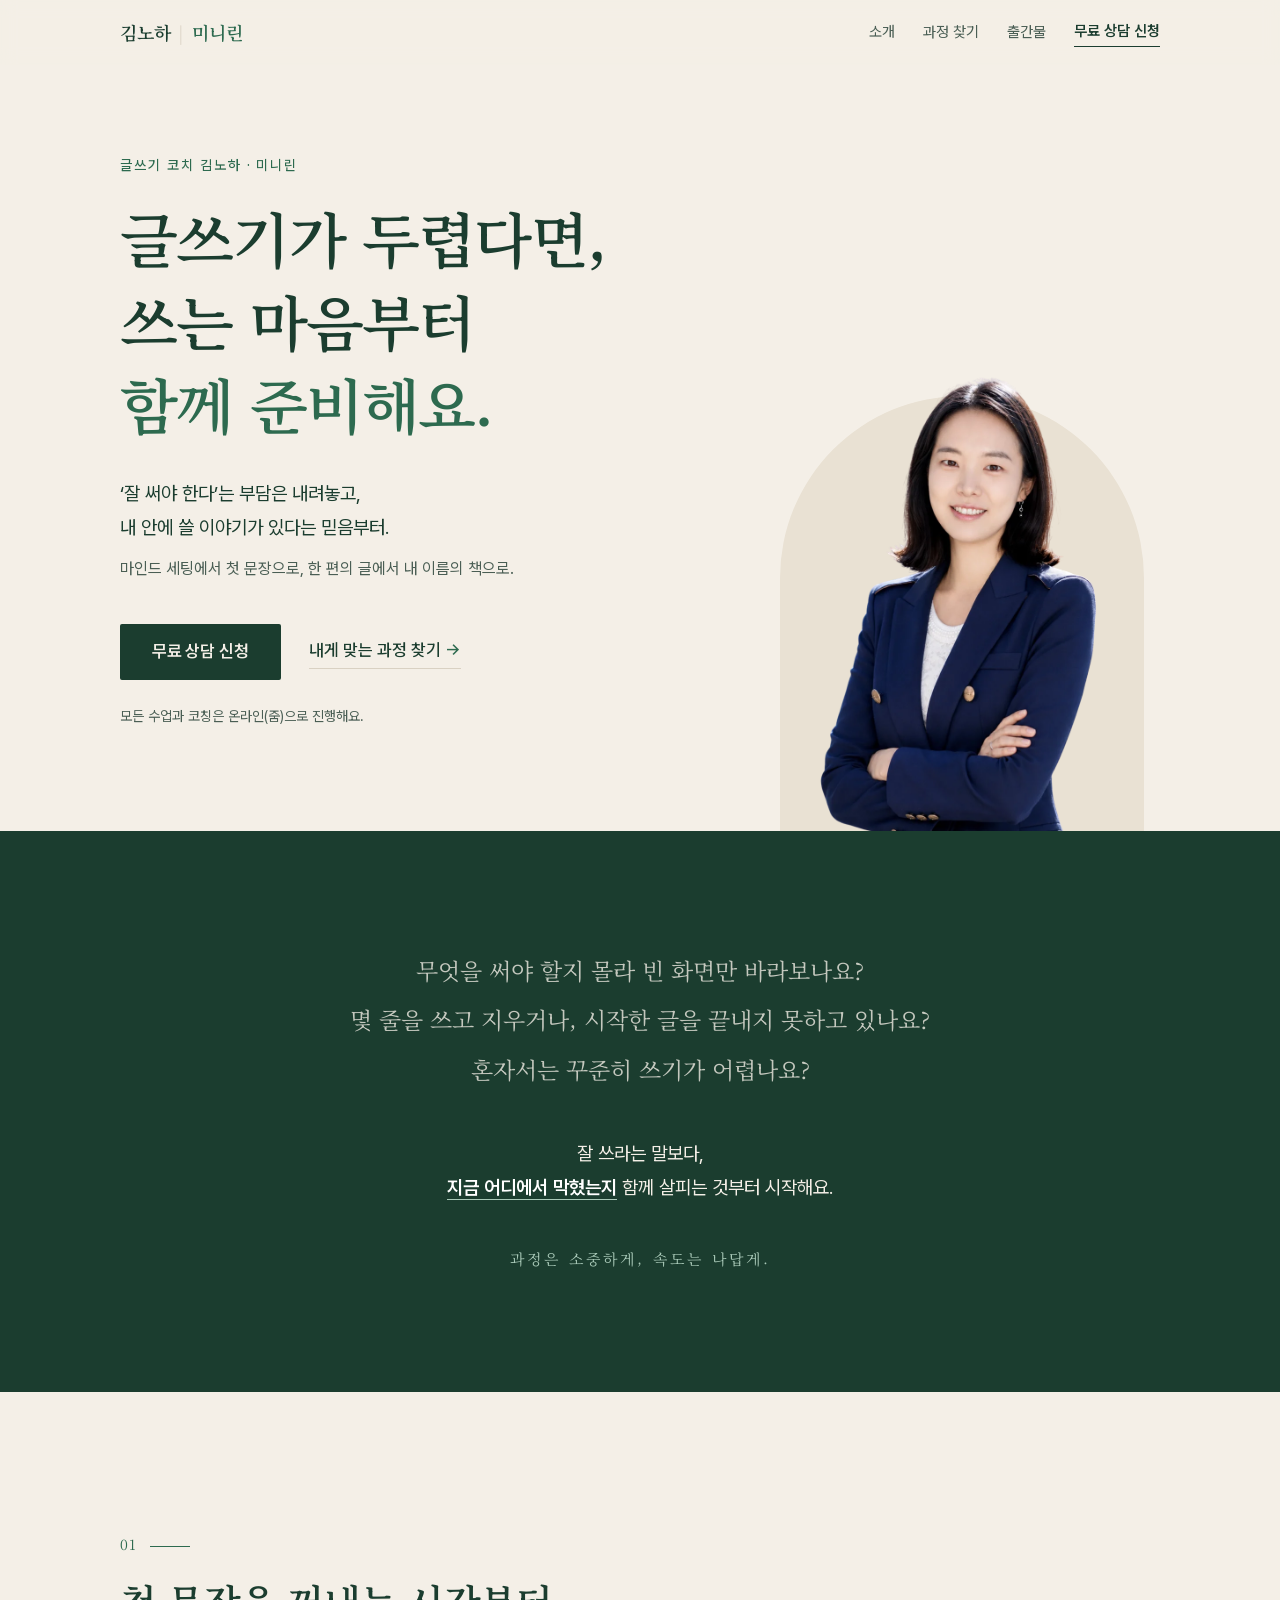
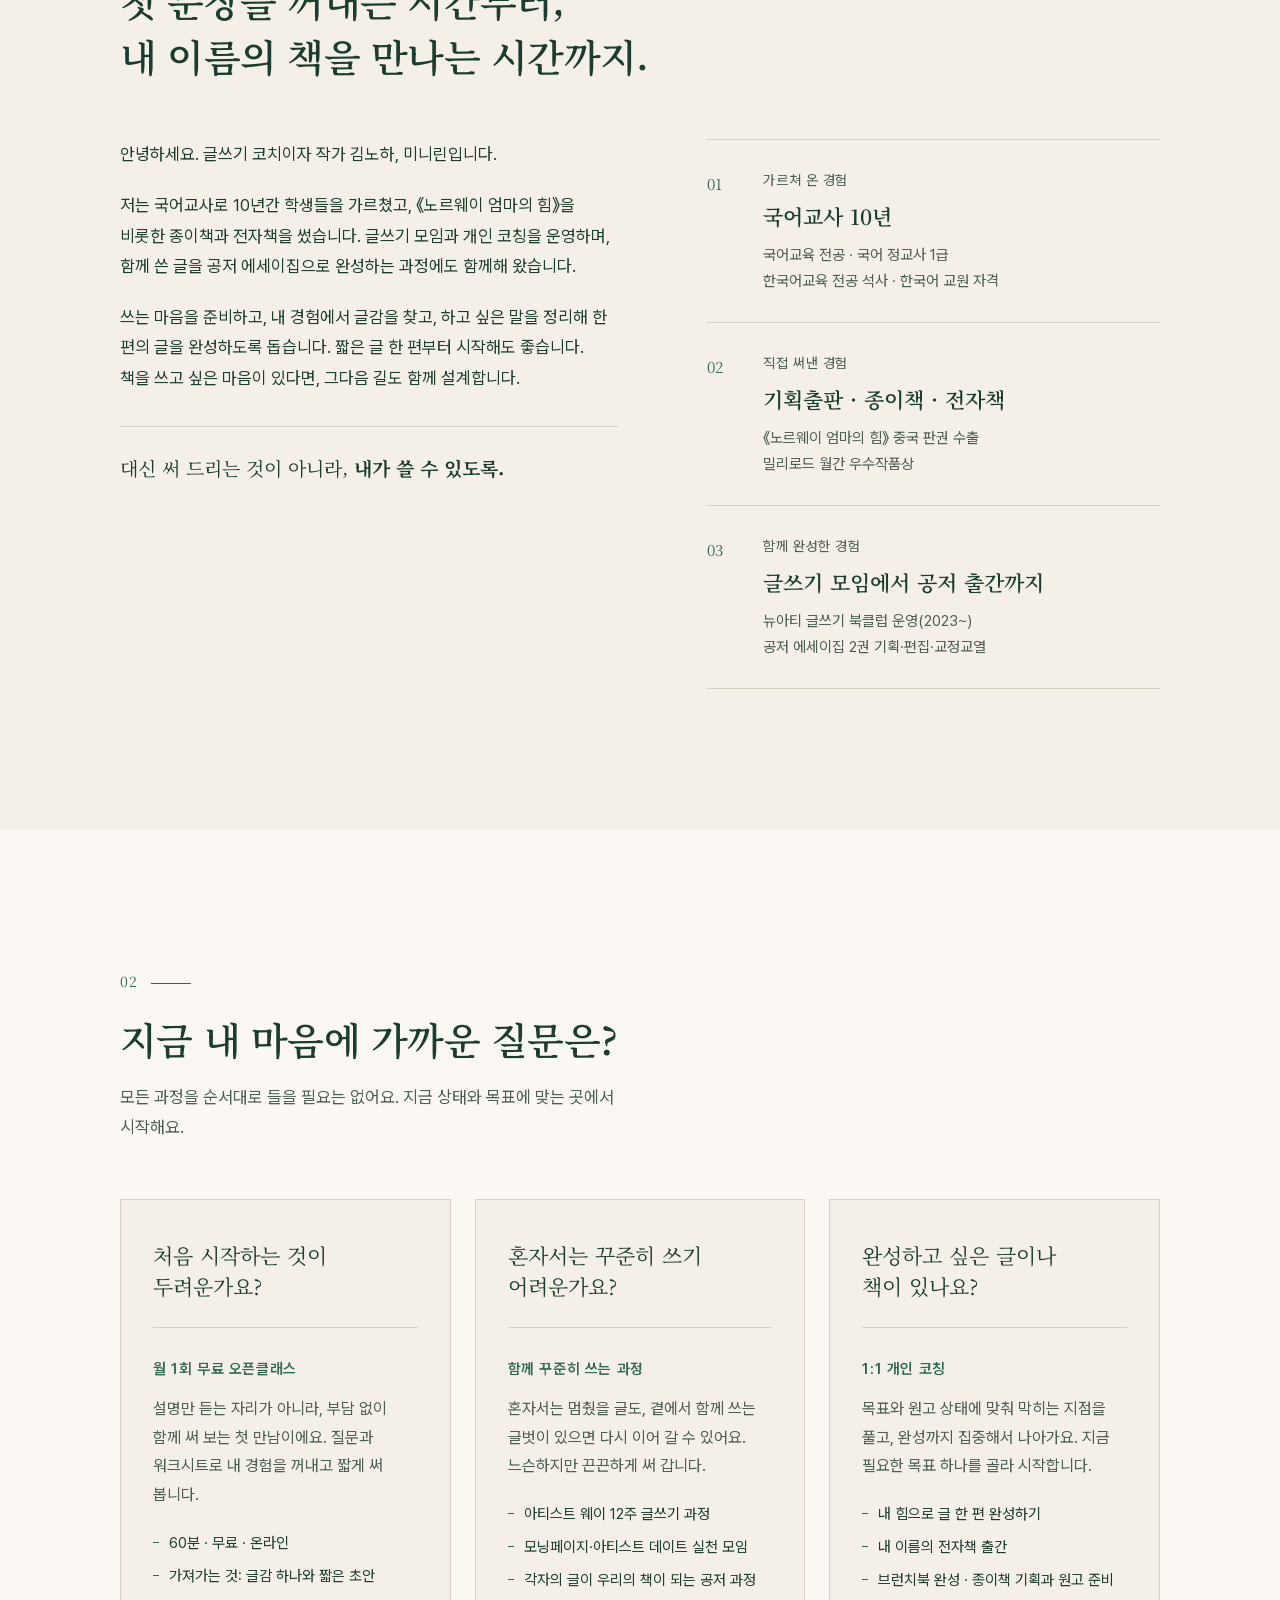
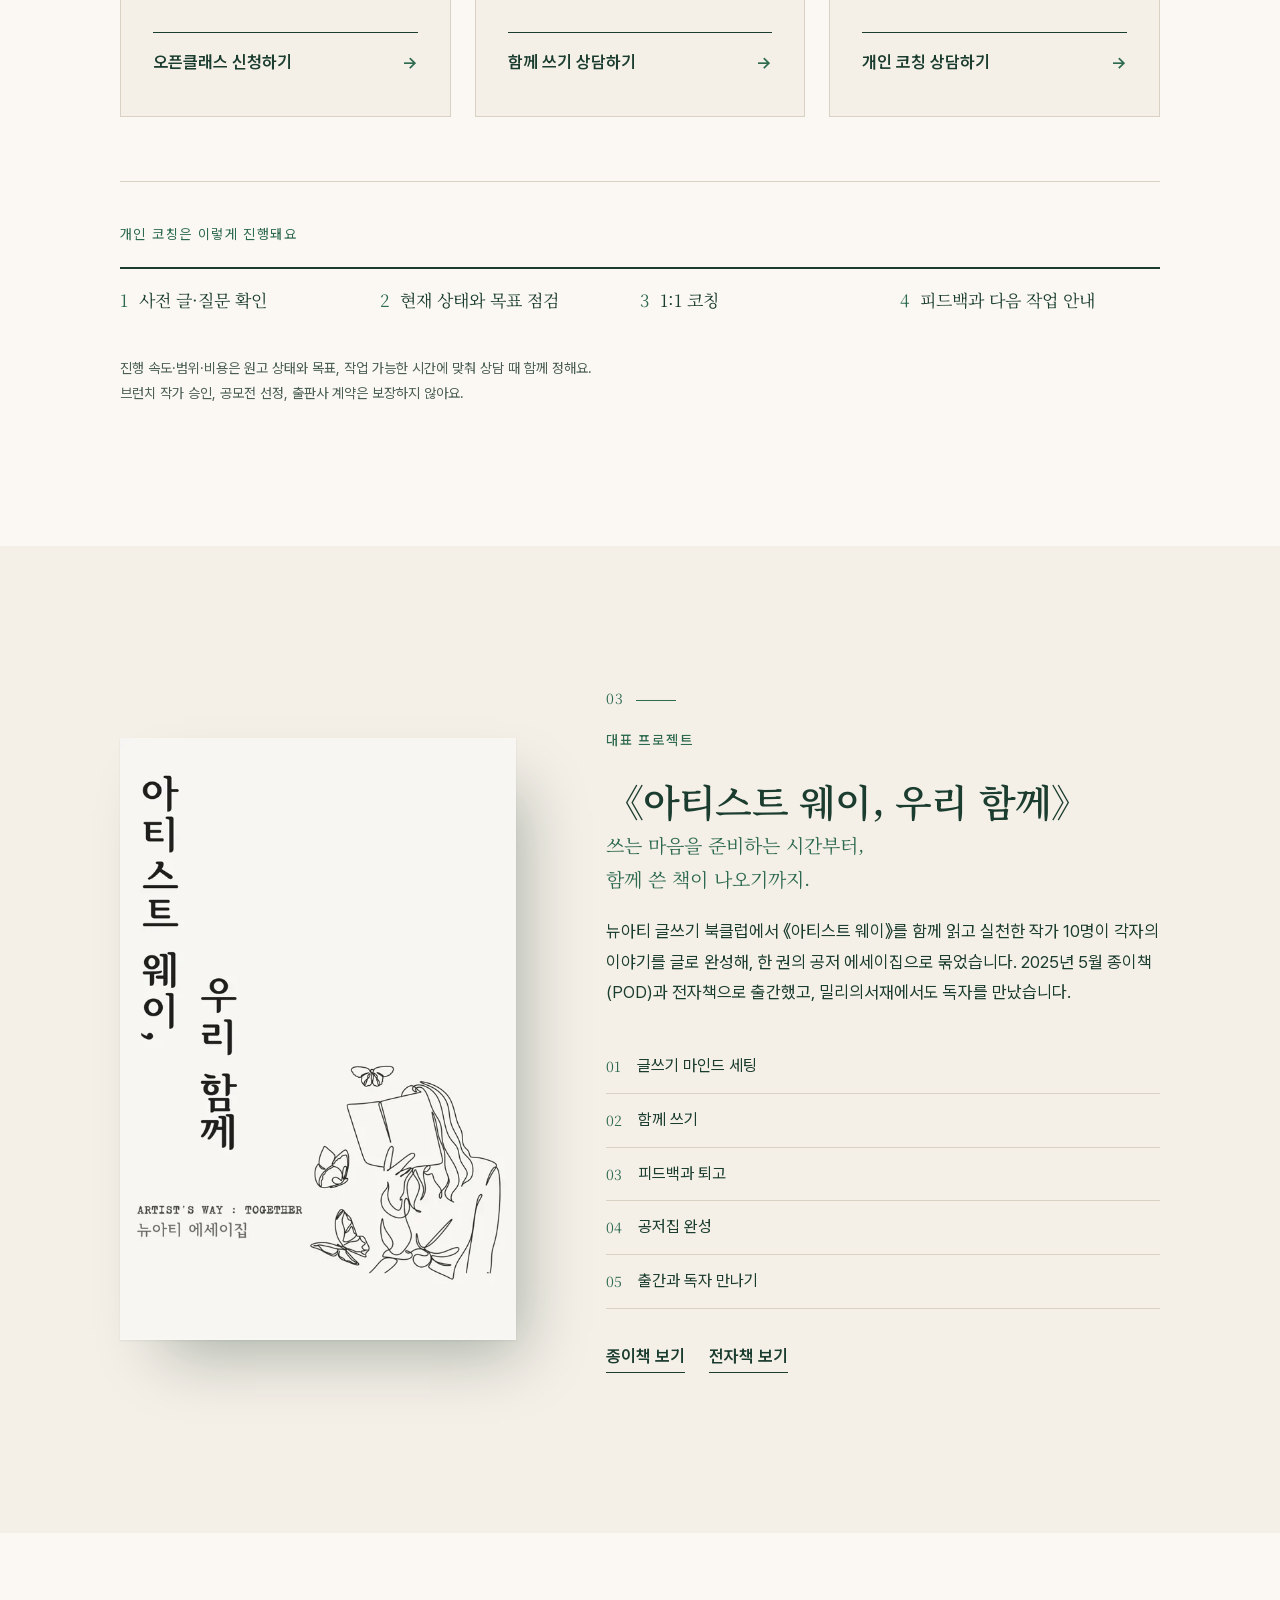
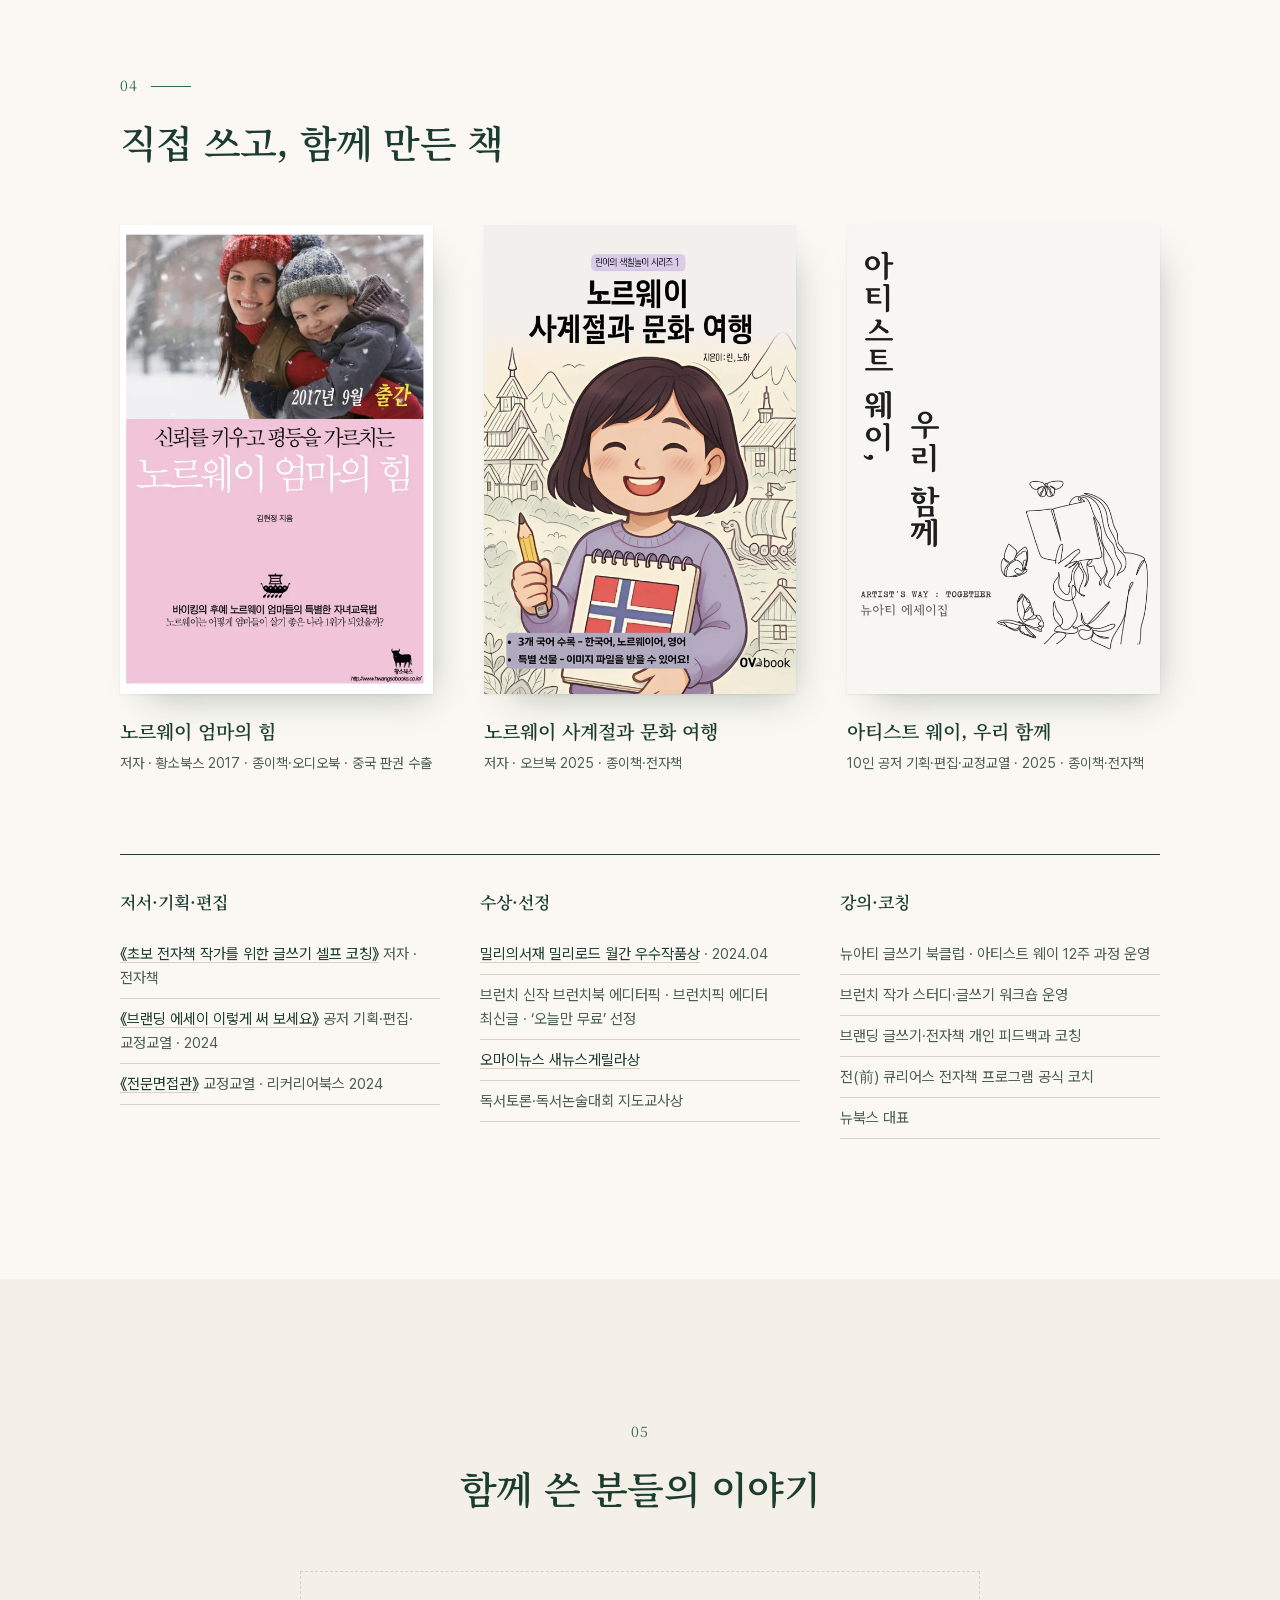
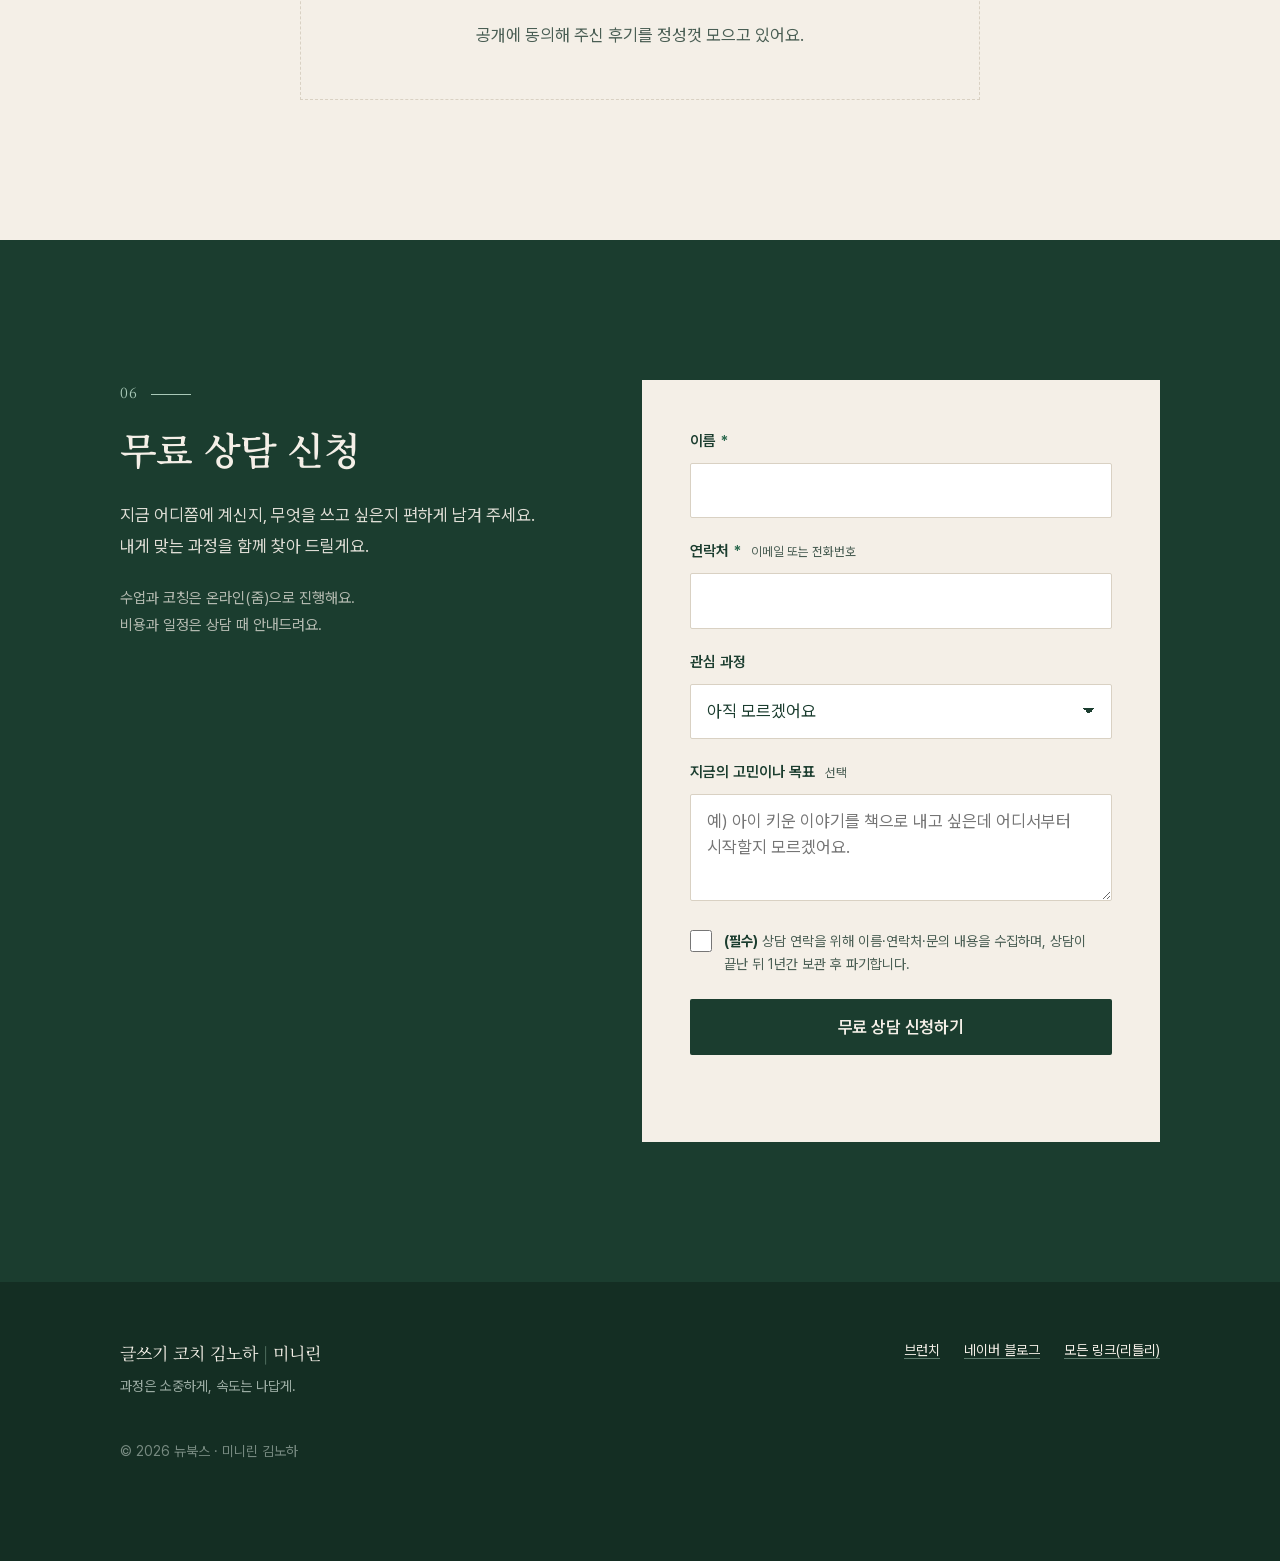
==== index.html @ faceb81a "미니린 홈페이지 첫 버전: 메인 페이지, 상담 신청 저장(/api), 관리자 페이지(/admin) Co-Authored-By: Claude Opus 5.5 <noreply@anth" ====
<!doctype html>
<html lang="ko">
<head>
<meta charset="utf-8">
<meta name="viewport" content="width=device-width, initial-scale=1">
<title>글쓰기 코치 김노하 | 미니린 — 책이 되는 글쓰기 코칭</title>
<meta name="description" content="글쓰기가 두렵다면, 쓰는 마음부터 함께 준비해요. 첫 문장부터 내 이름의 책까지 함께하는 글쓰기 코치 김노하(미니린)의 책이 되는 글쓰기 코칭.">
<meta property="og:title" content="글쓰기 코치 김노하 | 미니린">
<meta property="og:description" content="첫 문장을 꺼내는 시간부터, 내 이름의 책을 만나는 시간까지.">
<meta property="og:image" content="/assets/img/profile.webp">
<meta property="og:type" content="website">
<meta name="theme-color" content="#F4EFE7">
<link rel="preconnect" href="https://fonts.googleapis.com">
<link rel="preconnect" href="https://fonts.gstatic.com" crossorigin>
<link href="https://fonts.googleapis.com/css2?family=Noto+Serif+KR:wght@400;600;700&display=swap" rel="stylesheet">
<link rel="preload" href="/assets/fonts/PretendardVariable.woff2" as="font" type="font/woff2" crossorigin>
<link rel="stylesheet" href="/assets/css/style.css">
</head>
<body>

<header class="topbar">
  <div class="wrap topbar__in">
    <a class="brand" href="#top" aria-label="맨 위로">
      <span class="brand__name">김노하</span><span class="brand__sep">|</span><span class="brand__pen">미니린</span>
    </a>
    <nav class="nav" aria-label="주요 메뉴">
      <a href="#about">소개</a>
      <a href="#paths">과정 찾기</a>
      <a href="#books">출간물</a>
      <a class="nav__cta" href="#consult">무료 상담 신청</a>
    </nav>
  </div>
</header>

<main id="top">

  <!-- 1. 첫 화면 -->
  <section class="hero">
    <div class="wrap hero__grid">
      <div class="hero__text">
        <p class="eyebrow">글쓰기 코치 김노하 · 미니린</p>
        <h1 class="hero__title">글쓰기가 두렵다면,<br>쓰는 마음부터<br><em>함께 준비해요.</em></h1>
        <p class="hero__lead">‘잘 써야 한다’는 부담은 내려놓고,<br>내 안에 쓸 이야기가 있다는 믿음부터.</p>
        <p class="hero__sub">마인드 세팅에서 첫 문장으로, 한 편의 글에서 내 이름의 책으로.</p>
        <div class="hero__actions">
          <a class="btn btn--primary" href="#consult">무료 상담 신청</a>
          <a class="link-arrow" href="#paths">내게 맞는 과정 찾기</a>
        </div>
        <p class="hero__note">모든 수업과 코칭은 온라인(줌)으로 진행해요.</p>
      </div>
      <figure class="hero__photo">
        <div class="hero__arch"></div>
        <img src="/assets/img/profile.webp" width="900" height="1125" alt="글쓰기 코치 김노하(미니린) 프로필 사진" fetchpriority="high">
      </figure>
    </div>
  </section>

  <!-- 2. 공감 -->
  <section class="empathy">
    <div class="wrap wrap--narrow">
      <ul class="empathy__list">
        <li>무엇을 써야 할지 몰라 빈 화면만 바라보나요?</li>
        <li>몇 줄을 쓰고 지우거나, 시작한 글을 끝내지 못하고 있나요?</li>
        <li>혼자서는 꾸준히 쓰기가 어렵나요?</li>
      </ul>
      <p class="empathy__answer">잘 쓰라는 말보다,<br><strong>지금 어디에서 막혔는지</strong> 함께 살피는 것부터 시작해요.</p>
      <p class="motto">과정은 소중하게, 속도는 나답게.</p>
    </div>
  </section>

  <!-- 3. 강사 소개 -->
  <section class="section about" id="about">
    <div class="wrap">
      <header class="sec-head">
        <span class="sec-num">01</span>
        <h2 class="sec-title">첫 문장을 꺼내는 시간부터,<br>내 이름의 책을 만나는 시간까지.</h2>
      </header>
      <div class="about__grid">
        <div class="about__body">
          <p>안녕하세요. 글쓰기 코치이자 작가 김노하, 미니린입니다.</p>
          <p>저는 국어교사로 10년간 학생들을 가르쳤고, 《노르웨이 엄마의 힘》을 비롯한 종이책과 전자책을 썼습니다. 글쓰기 모임과 개인 코칭을 운영하며, 함께 쓴 글을 공저 에세이집으로 완성하는 과정에도 함께해 왔습니다.</p>
          <p>쓰는 마음을 준비하고, 내 경험에서 글감을 찾고, 하고 싶은 말을 정리해 한 편의 글을 완성하도록 돕습니다. 짧은 글 한 편부터 시작해도 좋습니다. 책을 쓰고 싶은 마음이 있다면, 그다음 길도 함께 설계합니다.</p>
          <p class="about__sign">대신 써 드리는 것이 아니라, <strong>내가 쓸 수 있도록.</strong></p>
        </div>
        <ol class="pillars">
          <li>
            <span class="pillars__k">가르쳐 온 경험</span>
            <span class="pillars__v">국어교사 10년</span>
            <span class="pillars__d">국어교육 전공 · 국어 정교사 1급<br>한국어교육 전공 석사 · 한국어 교원 자격</span>
          </li>
          <li>
            <span class="pillars__k">직접 써낸 경험</span>
            <span class="pillars__v">기획출판 · 종이책 · 전자책</span>
            <span class="pillars__d">《노르웨이 엄마의 힘》 중국 판권 수출<br>밀리로드 월간 우수작품상</span>
          </li>
          <li>
            <span class="pillars__k">함께 완성한 경험</span>
            <span class="pillars__v">글쓰기 모임에서 공저 출간까지</span>
            <span class="pillars__d">뉴아티 글쓰기 북클럽 운영(2023~)<br>공저 에세이집 2권 기획·편집·교정교열</span>
          </li>
        </ol>
      </div>
    </div>
  </section>

  <!-- 4. 내게 맞는 과정 찾기 -->
  <section class="section paths" id="paths">
    <div class="wrap">
      <header class="sec-head">
        <span class="sec-num">02</span>
        <h2 class="sec-title">지금 내 마음에 가까운 질문은?</h2>
        <p class="sec-lead">모든 과정을 순서대로 들을 필요는 없어요. 지금 상태와 목표에 맞는 곳에서 시작해요.</p>
      </header>

      <div class="paths__grid">
        <article class="path">
          <p class="path__q">처음 시작하는 것이<br>두려운가요?</p>
          <h3 class="path__name">월 1회 무료 오픈클래스</h3>
          <p class="path__desc">설명만 듣는 자리가 아니라, 부담 없이 함께 써 보는 첫 만남이에요. 질문과 워크시트로 내 경험을 꺼내고 짧게 써 봅니다.</p>
          <ul class="path__list">
            <li>60분 · 무료 · 온라인</li>
            <li>가져가는 것: 글감 하나와 짧은 초안</li>
          </ul>
          <a class="path__go" href="#consult" data-course="무료 오픈클래스">오픈클래스 신청하기</a>
        </article>

        <article class="path">
          <p class="path__q">혼자서는 꾸준히 쓰기<br>어려운가요?</p>
          <h3 class="path__name">함께 꾸준히 쓰는 과정</h3>
          <p class="path__desc">혼자서는 멈췄을 글도, 곁에서 함께 쓰는 글벗이 있으면 다시 이어 갈 수 있어요. 느슨하지만 끈끈하게 써 갑니다.</p>
          <ul class="path__list">
            <li>아티스트 웨이 12주 글쓰기 과정</li>
            <li>모닝페이지·아티스트 데이트 실천 모임</li>
            <li>각자의 글이 우리의 책이 되는 공저 과정</li>
          </ul>
          <a class="path__go" href="#consult" data-course="함께 쓰는 과정">함께 쓰기 상담하기</a>
        </article>

        <article class="path">
          <p class="path__q">완성하고 싶은 글이나<br>책이 있나요?</p>
          <h3 class="path__name">1:1 개인 코칭</h3>
          <p class="path__desc">목표와 원고 상태에 맞춰 막히는 지점을 풀고, 완성까지 집중해서 나아가요. 지금 필요한 목표 하나를 골라 시작합니다.</p>
          <ul class="path__list">
            <li>내 힘으로 글 한 편 완성하기</li>
            <li>내 이름의 전자책 출간</li>
            <li>브런치북 완성 · 종이책 기획과 원고 준비</li>
          </ul>
          <a class="path__go" href="#consult" data-course="1:1 개인 코칭">개인 코칭 상담하기</a>
        </article>
      </div>

      <div class="flow">
        <p class="flow__label">개인 코칭은 이렇게 진행돼요</p>
        <ol class="flow__steps">
          <li>사전 글·질문 확인</li>
          <li>현재 상태와 목표 점검</li>
          <li>1:1 코칭</li>
          <li>피드백과 다음 작업 안내</li>
        </ol>
        <p class="flow__note">진행 속도·범위·비용은 원고 상태와 목표, 작업 가능한 시간에 맞춰 상담 때 함께 정해요.<br>브런치 작가 승인, 공모전 선정, 출판사 계약은 보장하지 않아요.</p>
      </div>
    </div>
  </section>

  <!-- 5. 대표 프로젝트 -->
  <section class="section feature" id="project">
    <div class="wrap feature__grid">
      <figure class="feature__cover">
        <a href="https://aladin.kr/p/vRRxI" target="_blank" rel="noopener">
          <img src="/assets/img/book-artists-way.webp" width="592" height="900" alt="공저 에세이집 《아티스트 웨이, 우리 함께》 표지" loading="lazy">
        </a>
      </figure>
      <div class="feature__text">
        <span class="sec-num">03</span>
        <p class="eyebrow">대표 프로젝트</p>
        <h2 class="sec-title">《아티스트 웨이, 우리 함께》</h2>
        <p class="feature__lead">쓰는 마음을 준비하는 시간부터,<br>함께 쓴 책이 나오기까지.</p>
        <p>뉴아티 글쓰기 북클럽에서 《아티스트 웨이》를 함께 읽고 실천한 작가 10명이 각자의 이야기를 글로 완성해, 한 권의 공저 에세이집으로 묶었습니다. 2025년 5월 종이책(POD)과 전자책으로 출간했고, 밀리의서재에서도 독자를 만났습니다.</p>
        <ol class="steps">
          <li>글쓰기 마인드 세팅</li>
          <li>함께 쓰기</li>
          <li>피드백과 퇴고</li>
          <li>공저집 완성</li>
          <li>출간과 독자 만나기</li>
        </ol>
        <p class="feature__links">
          <a href="https://aladin.kr/p/vRRxI" target="_blank" rel="noopener">종이책 보기</a>
          <a href="https://aladin.kr/p/wE6tQ" target="_blank" rel="noopener">전자책 보기</a>
        </p>
      </div>
    </div>
  </section>

  <!-- 6. 출간물·성과 -->
  <section class="section books" id="books">
    <div class="wrap">
      <header class="sec-head">
        <span class="sec-num">04</span>
        <h2 class="sec-title">직접 쓰고, 함께 만든 책</h2>
      </header>

      <div class="shelf">
        <a class="book" href="https://www.aladin.co.kr/shop/wproduct.aspx?ItemId=117343499" target="_blank" rel="noopener">
          <img src="/assets/img/book-norway-mom.webp" width="600" height="867" alt="《노르웨이 엄마의 힘》 표지" loading="lazy">
          <span class="book__title">노르웨이 엄마의 힘</span>
          <span class="book__meta">저자 · 황소북스 2017 · 종이책·오디오북 · 중국 판권 수출</span>
        </a>
        <a class="book" href="https://aladin.kr/p/UR97H" target="_blank" rel="noopener">
          <img src="/assets/img/book-norway-seasons.webp" width="600" height="849" alt="《노르웨이 사계절과 문화 여행》 표지" loading="lazy">
          <span class="book__title">노르웨이 사계절과 문화 여행</span>
          <span class="book__meta">저자 · 오브북 2025 · 종이책·전자책</span>
        </a>
        <a class="book" href="https://aladin.kr/p/vRRxI" target="_blank" rel="noopener">
          <img src="/assets/img/book-artists-way.webp" width="592" height="900" alt="《아티스트 웨이, 우리 함께》 표지" loading="lazy">
          <span class="book__title">아티스트 웨이, 우리 함께</span>
          <span class="book__meta">10인 공저 기획·편집·교정교열 · 2025 · 종이책·전자책</span>
        </a>
      </div>

      <div class="records">
        <div class="records__col">
          <h3 class="records__h">저서·기획·편집</h3>
          <ul>
            <li><a href="https://curious-500.com/v2/digital-content/29" target="_blank" rel="noopener">《초보 전자책 작가를 위한 글쓰기 셀프 코칭》</a> 저자 · 전자책</li>
            <li><a href="https://curious-500.com/v2/digital-content/151" target="_blank" rel="noopener">《브랜딩 에세이 이렇게 써 보세요》</a> 공저 기획·편집·교정교열 · 2024</li>
            <li><a href="https://product.kyobobook.co.kr/detail/S000212196089" target="_blank" rel="noopener">《전문면접관》</a> 교정교열 · 리커리어북스 2024</li>
          </ul>
        </div>
        <div class="records__col">
          <h3 class="records__h">수상·선정</h3>
          <ul>
            <li><a href="https://short.millie.co.kr/s7l6fo" target="_blank" rel="noopener">밀리의서재 밀리로드 월간 우수작품상</a> · 2024.04</li>
            <li>브런치 신작 브런치북 에디터픽 · 브런치픽 에디터 최신글 · ‘오늘만 무료’ 선정</li>
            <li><a href="https://www.ohmynews.com/NWS_Web/View/at_pg.aspx?CNTN_CD=A0002627274" target="_blank" rel="noopener">오마이뉴스 새뉴스게릴라상</a></li>
            <li>독서토론·독서논술대회 지도교사상</li>
          </ul>
        </div>
        <div class="records__col">
          <h3 class="records__h">강의·코칭</h3>
          <ul>
            <li>뉴아티 글쓰기 북클럽 · 아티스트 웨이 12주 과정 운영</li>
            <li>브런치 작가 스터디·글쓰기 워크숍 운영</li>
            <li>브랜딩 글쓰기·전자책 개인 피드백과 코칭</li>
            <li>전(前) 큐리어스 전자책 프로그램 공식 코치</li>
            <li>뉴북스 대표</li>
          </ul>
        </div>
      </div>
    </div>
  </section>

  <!-- 7. 후기 자리 -->
  <section class="section voices" id="voices">
    <div class="wrap wrap--narrow">
      <header class="sec-head sec-head--center">
        <span class="sec-num">05</span>
        <h2 class="sec-title">함께 쓴 분들의 이야기</h2>
      </header>
      <p class="voices__empty">공개에 동의해 주신 후기를 정성껏 모으고 있어요.</p>
    </div>
  </section>

  <!-- 8. 무료 상담 신청 -->
  <section class="section consult" id="consult">
    <div class="wrap consult__grid">
      <div class="consult__intro">
        <span class="sec-num sec-num--light">06</span>
        <h2 class="sec-title">무료 상담 신청</h2>
        <p>지금 어디쯤에 계신지, 무엇을 쓰고 싶은지 편하게 남겨 주세요. 내게 맞는 과정을 함께 찾아 드릴게요.</p>
        <p class="consult__small">수업과 코칭은 온라인(줌)으로 진행해요.<br>비용과 일정은 상담 때 안내드려요.</p>
      </div>

      <form class="form" id="consult-form" novalidate>
        <label class="field">
          <span class="field__label">이름 <b>*</b></span>
          <input name="name" type="text" maxlength="50" autocomplete="name" required>
        </label>
        <label class="field">
          <span class="field__label">연락처 <b>*</b> <small>이메일 또는 전화번호</small></span>
          <input name="contact" type="text" maxlength="100" autocomplete="email" required>
        </label>
        <label class="field">
          <span class="field__label">관심 과정</span>
          <select name="course">
            <option value="아직 모르겠어요">아직 모르겠어요</option>
            <option value="무료 오픈클래스">무료 오픈클래스</option>
            <option value="함께 쓰는 과정">함께 쓰는 과정</option>
            <option value="1:1 개인 코칭">1:1 개인 코칭</option>
            <option value="전자책·종이책 만들기">전자책·종이책 만들기</option>
            <option value="기관 특강·출강">기관 특강·출강</option>
          </select>
        </label>
        <label class="field">
          <span class="field__label">지금의 고민이나 목표 <small>선택</small></span>
          <textarea name="message" rows="3" maxlength="1000" placeholder="예) 아이 키운 이야기를 책으로 내고 싶은데 어디서부터 시작할지 모르겠어요."></textarea>
        </label>
        <input class="hp" name="website" type="text" tabindex="-1" autocomplete="off" aria-hidden="true">
        <label class="consent">
          <input name="consent" type="checkbox" required>
          <span><b>(필수)</b> 상담 연락을 위해 이름·연락처·문의 내용을 수집하며, 상담이 끝난 뒤 1년간 보관 후 파기합니다.</span>
        </label>
        <button class="btn btn--primary btn--block" type="submit">무료 상담 신청하기</button>
        <p class="form__msg" role="status" aria-live="polite"></p>
      </form>
    </div>
  </section>

</main>

<footer class="footer">
  <div class="wrap footer__in">
    <div>
      <p class="footer__brand">글쓰기 코치 김노하 <span>|</span> 미니린</p>
      <p class="footer__motto">과정은 소중하게, 속도는 나답게.</p>
    </div>
    <ul class="footer__links">
      <li><a href="https://brunch.co.kr/@norwayhouse" target="_blank" rel="noopener">브런치</a></li>
      <li><a href="https://blog.naver.com/norwayfriend" target="_blank" rel="noopener">네이버 블로그</a></li>
      <li><a href="https://litt.ly/minirin_noha" target="_blank" rel="noopener">모든 링크(리틀리)</a></li>
    </ul>
    <p class="footer__copy">© 2026 뉴북스 · 미니린 김노하</p>
  </div>
</footer>

<a class="float-cta" href="#consult">무료 상담 신청</a>

<script src="/assets/js/main.js" defer></script>
</body>
</html>
---- assets/css/style.css ----
@font-face {
  font-family: "Pretendard";
  src: url("/assets/fonts/PretendardVariable.woff2") format("woff2-variations");
  font-weight: 45 920;
  font-display: swap;
}

:root {
  --ivory: #F4EFE7;
  --paper: #FBF8F3;
  --forest: #1B3D2F;
  --emerald: #2D6A4F;
  --ink-soft: #4A5E54;
  --line: #D9D1C3;
  --sand: #E9E1D3;
  --serif: "Noto Serif KR", "Nanum Myeongjo", serif;
  --sans: "Pretendard", -apple-system, BlinkMacSystemFont, "Apple SD Gothic Neo", "Malgun Gothic", sans-serif;
  --wrap: 1120px;
  --gutter: clamp(20px, 5vw, 40px);
}

*, *::before, *::after { box-sizing: border-box; }
html { scroll-behavior: smooth; scroll-padding-top: 76px; -webkit-text-size-adjust: 100%; }
body {
  margin: 0;
  background: var(--ivory);
  color: var(--forest);
  font-family: var(--sans);
  font-size: 17px;
  line-height: 1.8;
  word-break: keep-all;
  overflow-wrap: break-word;
  -webkit-font-smoothing: antialiased;
}
img { max-width: 100%; height: auto; display: block; }
a { color: inherit; }
[hidden] { display: none !important; }

.wrap { width: 100%; max-width: var(--wrap); margin: 0 auto; padding: 0 var(--gutter); }
.wrap--narrow { max-width: 760px; }

/* 상단 */
.topbar {
  position: sticky; top: 0; z-index: 20;
  background: rgba(244, 239, 231, .92);
  backdrop-filter: blur(8px);
  border-bottom: 1px solid transparent;
  transition: border-color .2s;
}
.topbar.is-scrolled { border-bottom-color: var(--line); }
.topbar__in { display: flex; align-items: center; justify-content: space-between; height: 64px; }
.brand { text-decoration: none; font-family: var(--serif); font-weight: 600; font-size: 18px; letter-spacing: -.01em; display: flex; gap: 8px; align-items: baseline; }
.brand__sep { color: var(--line); font-weight: 400; }
.brand__pen { color: var(--emerald); }
.nav { display: flex; gap: 28px; align-items: center; font-size: 15px; }
.nav a { text-decoration: none; color: var(--ink-soft); }
.nav a:hover { color: var(--forest); }
.nav .nav__cta { color: var(--forest); font-weight: 600; border-bottom: 1px solid var(--forest); padding-bottom: 1px; }

/* 공통 글자 */
.eyebrow { font-size: 14px; letter-spacing: .14em; color: var(--emerald); margin: 0 0 18px; font-weight: 500; }
.sec-num { display: block; font-family: var(--serif); font-size: 14px; color: var(--emerald); letter-spacing: .1em; margin-bottom: 16px; }
.sec-num::after { content: ""; display: inline-block; width: 40px; height: 1px; background: currentColor; vertical-align: middle; margin-left: 12px; }
.sec-num--light { color: #A9C9B8; }
.sec-title { font-family: var(--serif); font-weight: 600; font-size: clamp(26px, 3.4vw, 38px); line-height: 1.45; letter-spacing: -.02em; margin: 0; }
.sec-head { margin-bottom: clamp(36px, 5vw, 56px); }
.sec-head--center { text-align: center; }
.sec-head--center .sec-num::after { display: none; }
.sec-lead { color: var(--ink-soft); margin: 16px 0 0; max-width: 560px; }
.section { padding: clamp(80px, 11vw, 140px) 0; }

/* 버튼 */
.btn {
  display: inline-flex; align-items: center; justify-content: center;
  min-height: 56px; padding: 0 32px;
  font: 600 17px/1 var(--sans); letter-spacing: -.01em;
  text-decoration: none; border: 0; border-radius: 2px; cursor: pointer;
  transition: background .2s, transform .2s;
}
.btn--primary { background: var(--forest); color: var(--ivory); }
.btn--primary:hover { background: var(--emerald); }
.btn--primary:active { transform: translateY(1px); }
.btn--block { width: 100%; }
.btn:disabled { opacity: .6; cursor: wait; }
.link-arrow { color: var(--forest); text-decoration: none; font-weight: 500; border-bottom: 1px solid var(--line); padding-bottom: 2px; }
.link-arrow::after { content: " →"; color: var(--emerald); }
.link-arrow:hover { border-color: var(--forest); }

/* 1. 첫 화면 */
.hero { padding: clamp(40px, 7vw, 88px) 0 0; overflow: hidden; }
.hero__grid { display: grid; grid-template-columns: 6fr 4fr; gap: clamp(24px, 4vw, 56px); align-items: end; }
.hero__text { padding-bottom: clamp(48px, 8vw, 110px); }
.hero__title { font-family: var(--serif); font-weight: 600; font-size: clamp(34px, 5.2vw, 60px); line-height: 1.38; letter-spacing: -.03em; margin: 0 0 32px; }
.hero__title em { font-style: normal; color: var(--emerald); }
.hero__lead { font-size: clamp(17px, 1.6vw, 19px); margin: 0 0 10px; color: var(--forest); }
.hero__sub { color: var(--ink-soft); margin: 0 0 40px; font-size: 16px; }
.hero__actions { display: flex; flex-wrap: wrap; gap: 20px 28px; align-items: center; }
.hero__note { margin: 24px 0 0; font-size: 14px; color: var(--ink-soft); }
.hero__photo { position: relative; margin: 0; align-self: end; }
.hero__arch {
  position: absolute; inset: 12% 4% 0 4%;
  background: var(--sand);
  border-radius: 999px 999px 0 0;
}
.hero__photo img { position: relative; width: 100%; }

/* 2. 공감 */
.empathy { background: var(--forest); color: var(--ivory); padding: clamp(72px, 10vw, 120px) 0; text-align: center; }
.empathy__list { list-style: none; padding: 0; margin: 0 0 48px; font-family: var(--serif); font-size: clamp(18px, 2.2vw, 23px); line-height: 1.7; }
.empathy__list li { opacity: .78; }
.empathy__list li + li { margin-top: 10px; }
.empathy__answer { font-size: clamp(17px, 1.8vw, 19px); margin: 0 0 40px; }
.empathy__answer strong { color: #fff; font-weight: 600; border-bottom: 1px solid #A9C9B8; }
.motto { font-family: var(--serif); font-size: 15px; letter-spacing: .2em; color: #A9C9B8; margin: 0; }

/* 3. 소개 */
.about__grid { display: grid; grid-template-columns: 1.1fr 1fr; gap: clamp(40px, 7vw, 96px); }
.about__body p { margin: 0 0 20px; }
.about__sign { font-family: var(--serif); font-size: 19px; margin-top: 32px !important; padding-top: 24px; border-top: 1px solid var(--line); }
.pillars { list-style: none; margin: 0; padding: 0; counter-reset: p; }
.pillars li { counter-increment: p; padding: 28px 0 28px 56px; border-top: 1px solid var(--line); position: relative; }
.pillars li:last-child { border-bottom: 1px solid var(--line); }
.pillars li::before { content: counter(p, decimal-leading-zero); position: absolute; left: 0; top: 30px; font-family: var(--serif); color: var(--emerald); font-size: 15px; }
.pillars__k { display: block; font-size: 14px; color: var(--ink-soft); letter-spacing: .04em; }
.pillars__v { display: block; font-family: var(--serif); font-size: 21px; font-weight: 600; margin: 4px 0 8px; }
.pillars__d { display: block; font-size: 15px; color: var(--ink-soft); line-height: 1.7; }

/* 4. 과정 찾기 */
.paths { background: var(--paper); }
.paths__grid { display: grid; grid-template-columns: repeat(3, 1fr); gap: 24px; }
.path { background: var(--ivory); border: 1px solid var(--line); padding: 40px 32px 36px; display: flex; flex-direction: column; }
.path__q { font-family: var(--serif); font-size: 21px; line-height: 1.5; margin: 0 0 28px; padding-bottom: 24px; border-bottom: 1px solid var(--line); }
.path__name { font-size: 15px; letter-spacing: .04em; color: var(--emerald); margin: 0 0 12px; font-weight: 600; }
.path__desc { margin: 0 0 20px; font-size: 16px; color: var(--ink-soft); }
.path__list { margin: 0 0 32px; padding: 0; list-style: none; font-size: 15px; }
.path__list li { padding-left: 16px; position: relative; margin-bottom: 6px; }
.path__list li::before { content: ""; position: absolute; left: 0; top: .8em; width: 6px; height: 1px; background: var(--emerald); }
.path__go { margin-top: auto; font-weight: 600; text-decoration: none; display: inline-flex; align-items: center; min-height: 48px; border-top: 1px solid var(--forest); padding-top: 12px; }
.path__go::after { content: "→"; margin-left: auto; color: var(--emerald); }
.flow { margin-top: 64px; padding-top: 40px; border-top: 1px solid var(--line); }
.flow__label { font-size: 14px; letter-spacing: .1em; color: var(--emerald); margin: 0 0 20px; }
.flow__steps { list-style: none; margin: 0 0 24px; padding: 0; display: grid; grid-template-columns: repeat(4, 1fr); counter-reset: f; }
.flow__steps li { counter-increment: f; font-family: var(--serif); font-size: 17px; padding: 16px 16px 16px 0; border-top: 2px solid var(--forest); }
.flow__steps li::before { content: counter(f) " "; color: var(--emerald); margin-right: 6px; }
.flow__note { font-size: 14px; color: var(--ink-soft); margin: 0; }

/* 5. 대표 프로젝트 */
.feature__grid { display: grid; grid-template-columns: 5fr 7fr; gap: clamp(40px, 7vw, 96px); align-items: center; }
.feature__cover { margin: 0; }
.feature__cover img { box-shadow: 0 1px 2px rgba(27,61,47,.08), 24px 32px 60px -20px rgba(27,61,47,.35); transition: transform .4s; }
.feature__cover a:hover img { transform: translateY(-4px); }
.feature__lead { font-family: var(--serif); font-size: 19px; color: var(--emerald); margin: 20px 0 24px; }
.feature__text > p { margin: 0 0 20px; }
.steps { list-style: none; padding: 0; margin: 32px 0; counter-reset: s; }
.steps li { counter-increment: s; padding: 12px 0; border-bottom: 1px solid var(--line); font-size: 16px; display: flex; gap: 16px; }
.steps li::before { content: counter(s, decimal-leading-zero); font-family: var(--serif); color: var(--emerald); font-size: 14px; padding-top: 2px; }
.feature__links { display: flex; gap: 24px; }
.feature__links a { font-weight: 600; text-decoration: none; border-bottom: 1px solid var(--forest); }

/* 6. 출간물 */
.books { background: var(--paper); }
.shelf { display: grid; grid-template-columns: repeat(3, 1fr); gap: clamp(24px, 4vw, 56px); margin-bottom: 80px; }
.book { text-decoration: none; display: flex; flex-direction: column; }
.book img { aspect-ratio: 2 / 3; object-fit: cover; width: 100%; box-shadow: 0 1px 2px rgba(27,61,47,.08), 12px 18px 36px -16px rgba(27,61,47,.3); margin-bottom: 20px; transition: transform .4s; }
.book:hover img { transform: translateY(-4px); }
.book__title { font-family: var(--serif); font-size: 19px; font-weight: 600; }
.book__meta { font-size: 14px; color: var(--ink-soft); margin-top: 4px; line-height: 1.6; }
.records { display: grid; grid-template-columns: repeat(3, 1fr); gap: 40px; border-top: 1px solid var(--forest); padding-top: 32px; }
.records__h { font-family: var(--serif); font-size: 17px; font-weight: 600; margin: 0 0 16px; }
.records ul { list-style: none; margin: 0; padding: 0; font-size: 15px; color: var(--ink-soft); }
.records li { padding: 8px 0; border-bottom: 1px solid var(--line); line-height: 1.6; }
.records a { color: var(--forest); text-decoration-color: var(--line); text-underline-offset: 3px; }

/* 7. 후기 */
.voices__empty { text-align: center; color: var(--ink-soft); padding: 48px 24px; border: 1px dashed var(--line); margin: 0; }

/* 8. 상담 */
.consult { background: var(--forest); color: var(--ivory); }
.consult__grid { display: grid; grid-template-columns: 1fr 1.2fr; gap: clamp(40px, 7vw, 96px); align-items: start; }
.consult__intro p { margin: 24px 0 0; opacity: .9; }
.consult__small { font-size: 15px; opacity: .7 !important; }
.form { background: var(--ivory); color: var(--forest); padding: clamp(28px, 4vw, 48px); }
.field { display: block; margin-bottom: 20px; }
.field__label { display: block; font-size: 15px; font-weight: 600; margin-bottom: 8px; }
.field__label b { color: var(--emerald); }
.field__label small { font-weight: 400; color: var(--ink-soft); margin-left: 6px; }
.field input, .field select, .field textarea {
  width: 100%; font: 400 17px/1.5 var(--sans); color: var(--forest);
  background: #fff; border: 1px solid var(--line); border-radius: 2px;
  padding: 14px 16px; min-height: 52px;
}
.field select { appearance: none; background-image: linear-gradient(45deg, transparent 50%, var(--forest) 50%), linear-gradient(135deg, var(--forest) 50%, transparent 50%); background-position: calc(100% - 22px) 50%, calc(100% - 16px) 50%; background-size: 6px 6px; background-repeat: no-repeat; }
.field textarea { resize: vertical; }
.field input:focus, .field select:focus, .field textarea:focus { outline: 2px solid var(--emerald); outline-offset: 0; border-color: var(--emerald); }
.hp { position: absolute; left: -9999px; width: 1px; height: 1px; opacity: 0; }
.consent { display: flex; gap: 12px; align-items: flex-start; font-size: 14px; line-height: 1.6; color: var(--ink-soft); margin: 8px 0 24px; cursor: pointer; }
.consent input { width: 22px; height: 22px; margin: 0; flex: none; accent-color: var(--forest); }
.consent b { color: var(--forest); }
.form__msg { margin: 16px 0 0; font-size: 15px; min-height: 1.5em; }
.form__msg.is-ok { color: var(--emerald); font-weight: 600; }
.form__msg.is-err { color: #A4402B; }

/* 바닥 */
.footer { background: #142E23; color: #C9D6CE; padding: 56px 0 96px; font-size: 14px; }
.footer__in { display: grid; grid-template-columns: 1fr auto; gap: 24px 40px; align-items: start; }
.footer__brand { font-family: var(--serif); font-size: 17px; color: var(--ivory); margin: 0 0 6px; }
.footer__brand span { color: #5C7A6B; }
.footer__motto { margin: 0; opacity: .75; }
.footer__links { list-style: none; display: flex; gap: 24px; margin: 0; padding: 0; }
.footer__links a { text-decoration: none; color: var(--ivory); border-bottom: 1px solid #5C7A6B; }
.footer__copy { grid-column: 1 / -1; margin: 16px 0 0; opacity: .55; }

/* 떠 있는 버튼 (모바일) */
.float-cta { display: none; }

/* 반응형 */
@media (max-width: 960px) {
  .paths__grid, .shelf, .records { grid-template-columns: 1fr 1fr; }
  .paths__grid .path:last-child { grid-column: 1 / -1; }
  .records__col:last-child { grid-column: 1 / -1; }
}
@media (max-width: 760px) {
  body { font-size: 16px; }
  .nav a:not(.nav__cta) { display: none; }
  .hero__grid, .about__grid, .feature__grid, .consult__grid { grid-template-columns: 1fr; }
  .hero__text { padding-bottom: 8px; }
  .hero__photo { max-width: 360px; margin: 16px auto 0; }
  .hero__actions .btn { width: 100%; }
  .paths__grid, .shelf, .records { grid-template-columns: 1fr; }
  .shelf { grid-template-columns: repeat(3, 1fr); gap: 14px; }
  .book__title { font-size: 15px; }
  .book__meta { display: none; }
  .flow__steps { grid-template-columns: 1fr 1fr; }
  .feature__cover { max-width: 300px; }
  .footer__in { grid-template-columns: 1fr; }
  .float-cta {
    display: flex; align-items: center; justify-content: center;
    position: fixed; left: 16px; right: 16px; bottom: 16px; z-index: 30;
    min-height: 54px; background: var(--forest); color: var(--ivory);
    font-weight: 600; text-decoration: none; border-radius: 2px;
    box-shadow: 0 10px 30px -10px rgba(20,46,35,.6);
    transition: opacity .25s, transform .25s;
  }
  .float-cta.is-hidden { opacity: 0; transform: translateY(20px); pointer-events: none; }
}
@media (prefers-reduced-motion: reduce) {
  html { scroll-behavior: auto; }
  * { transition: none !important; }
}
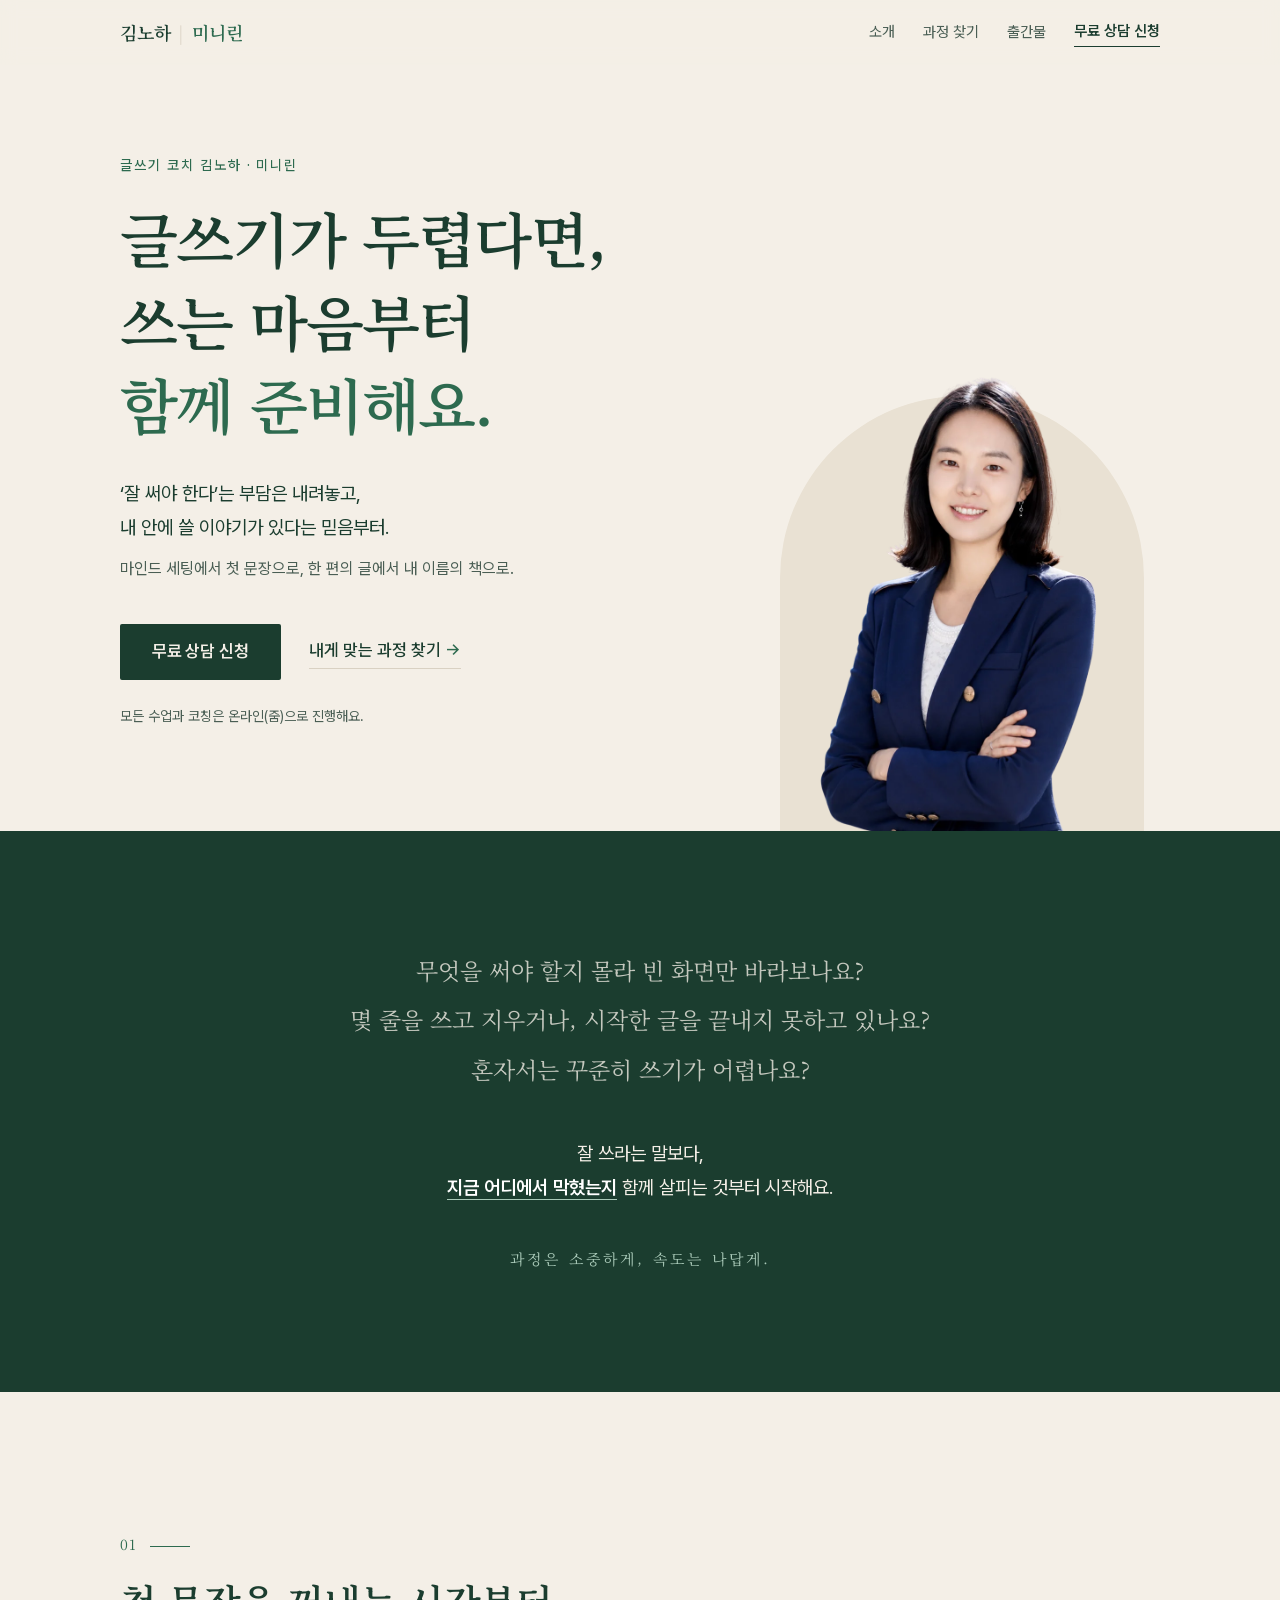
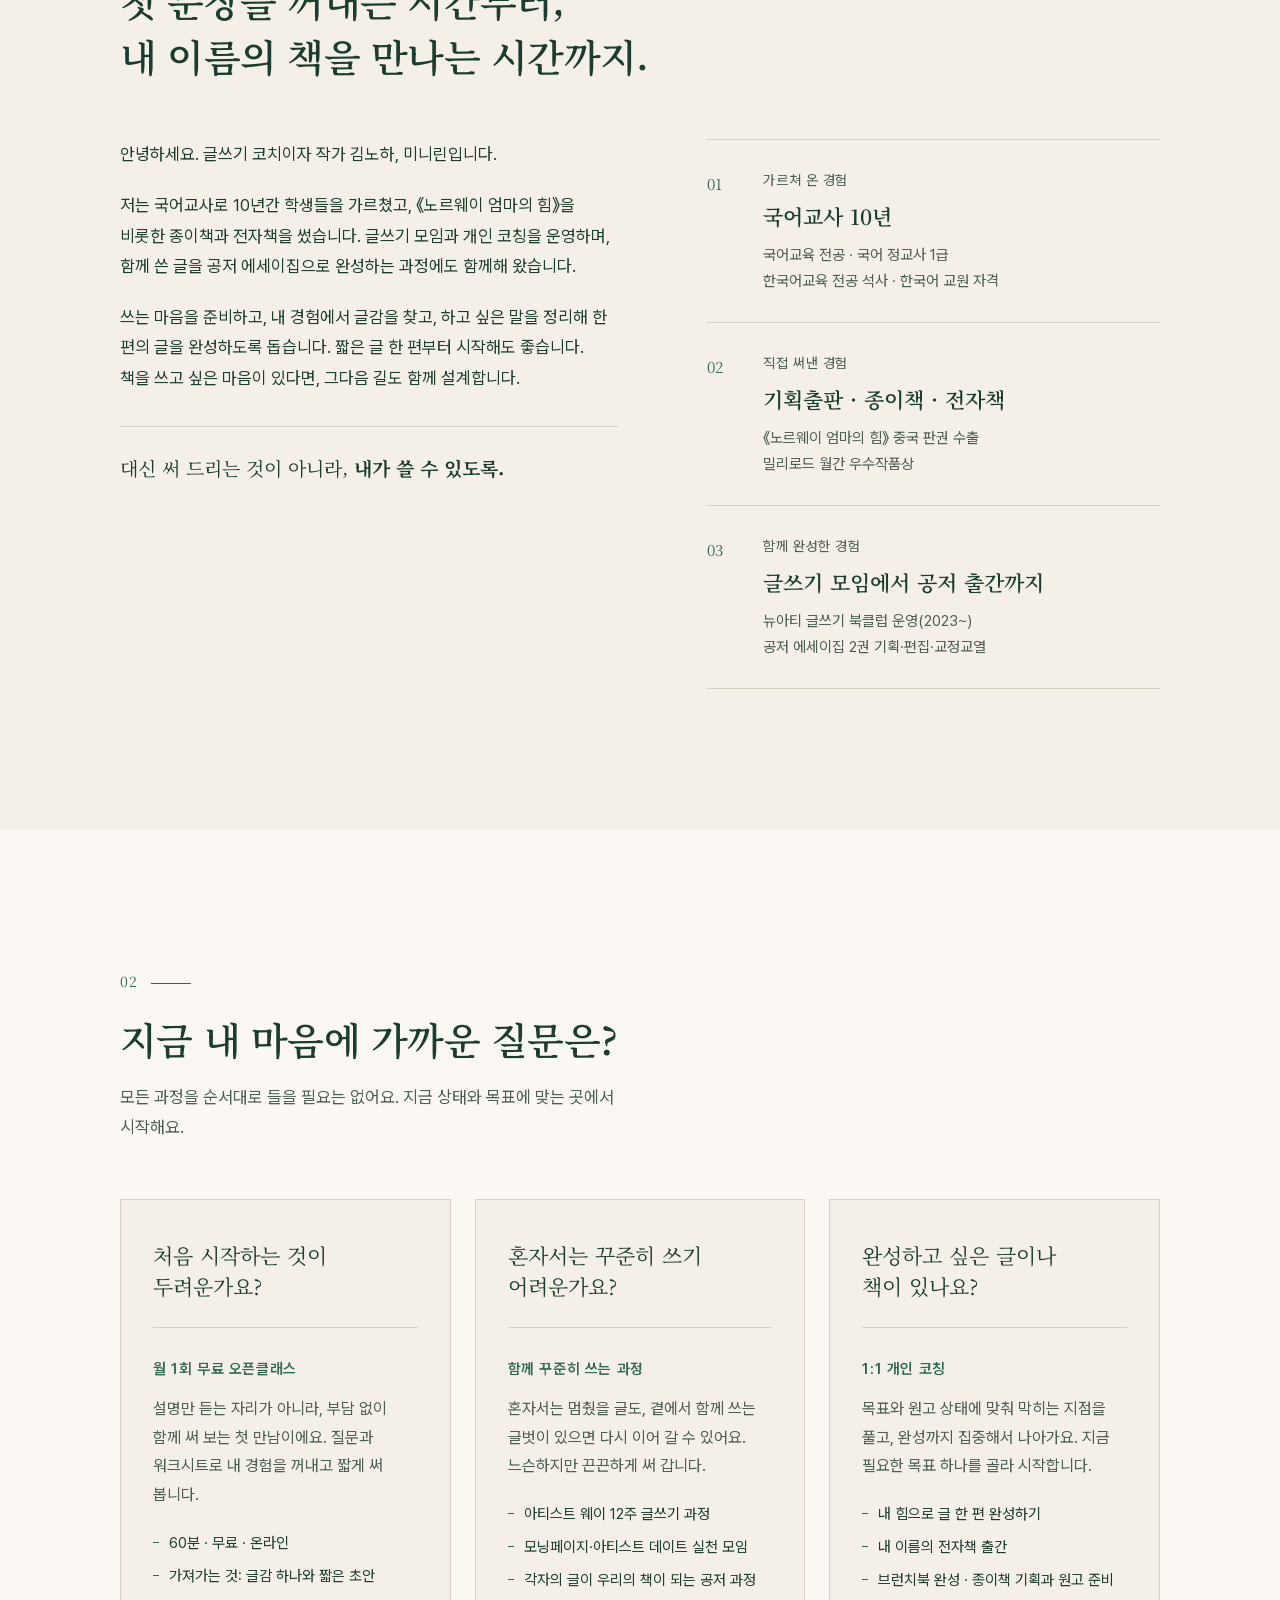
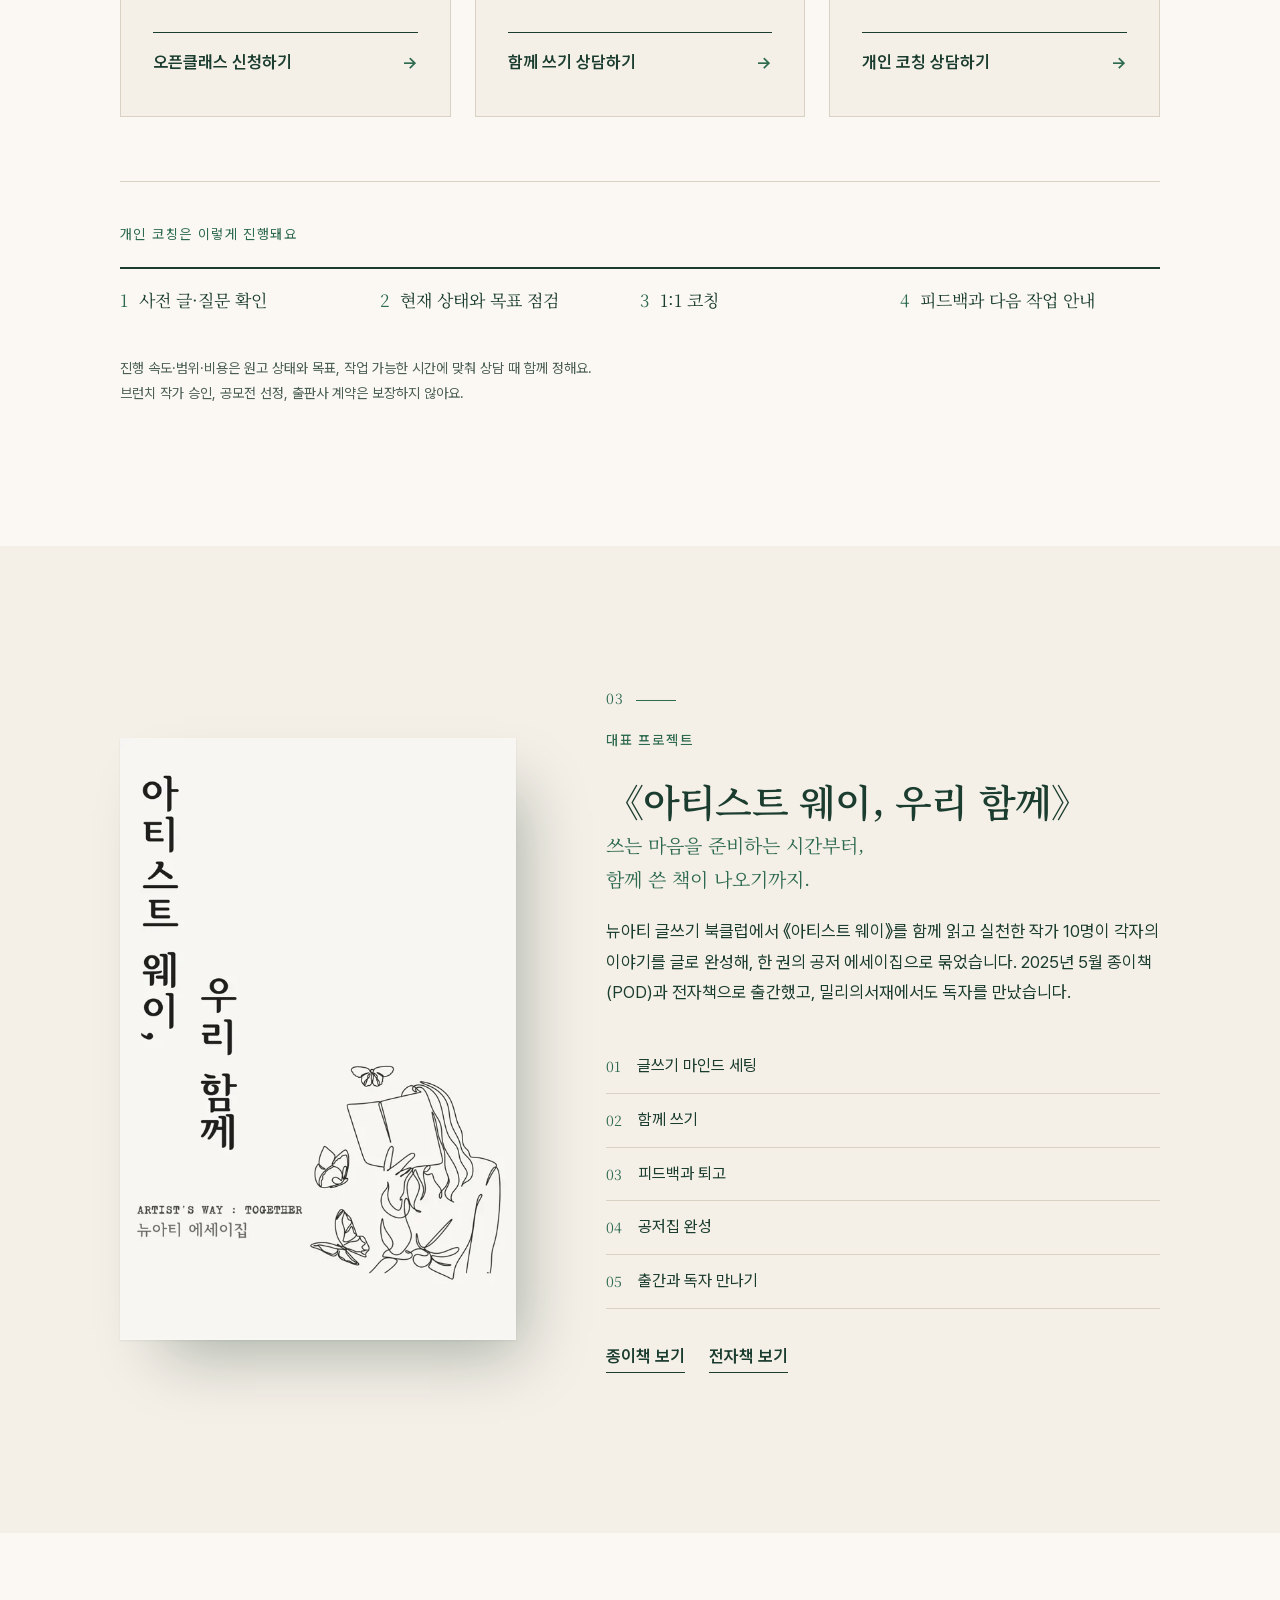
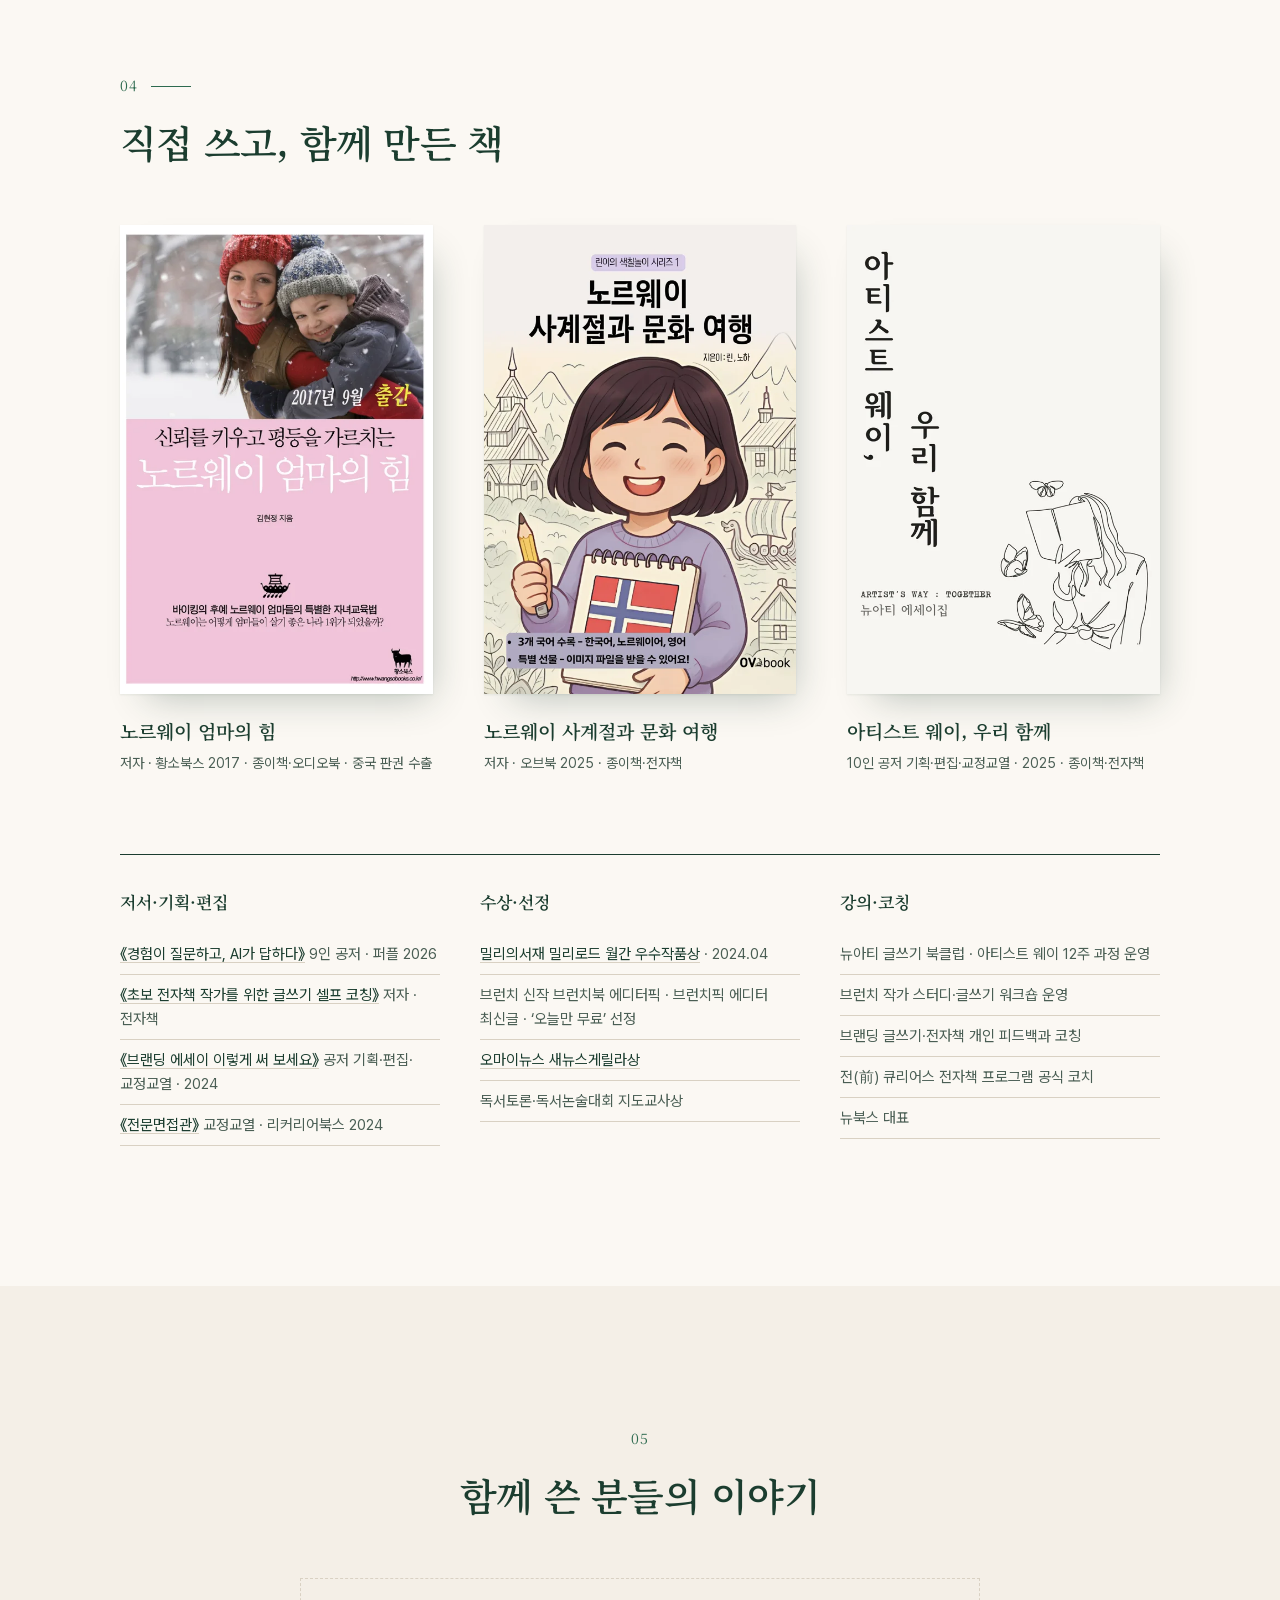
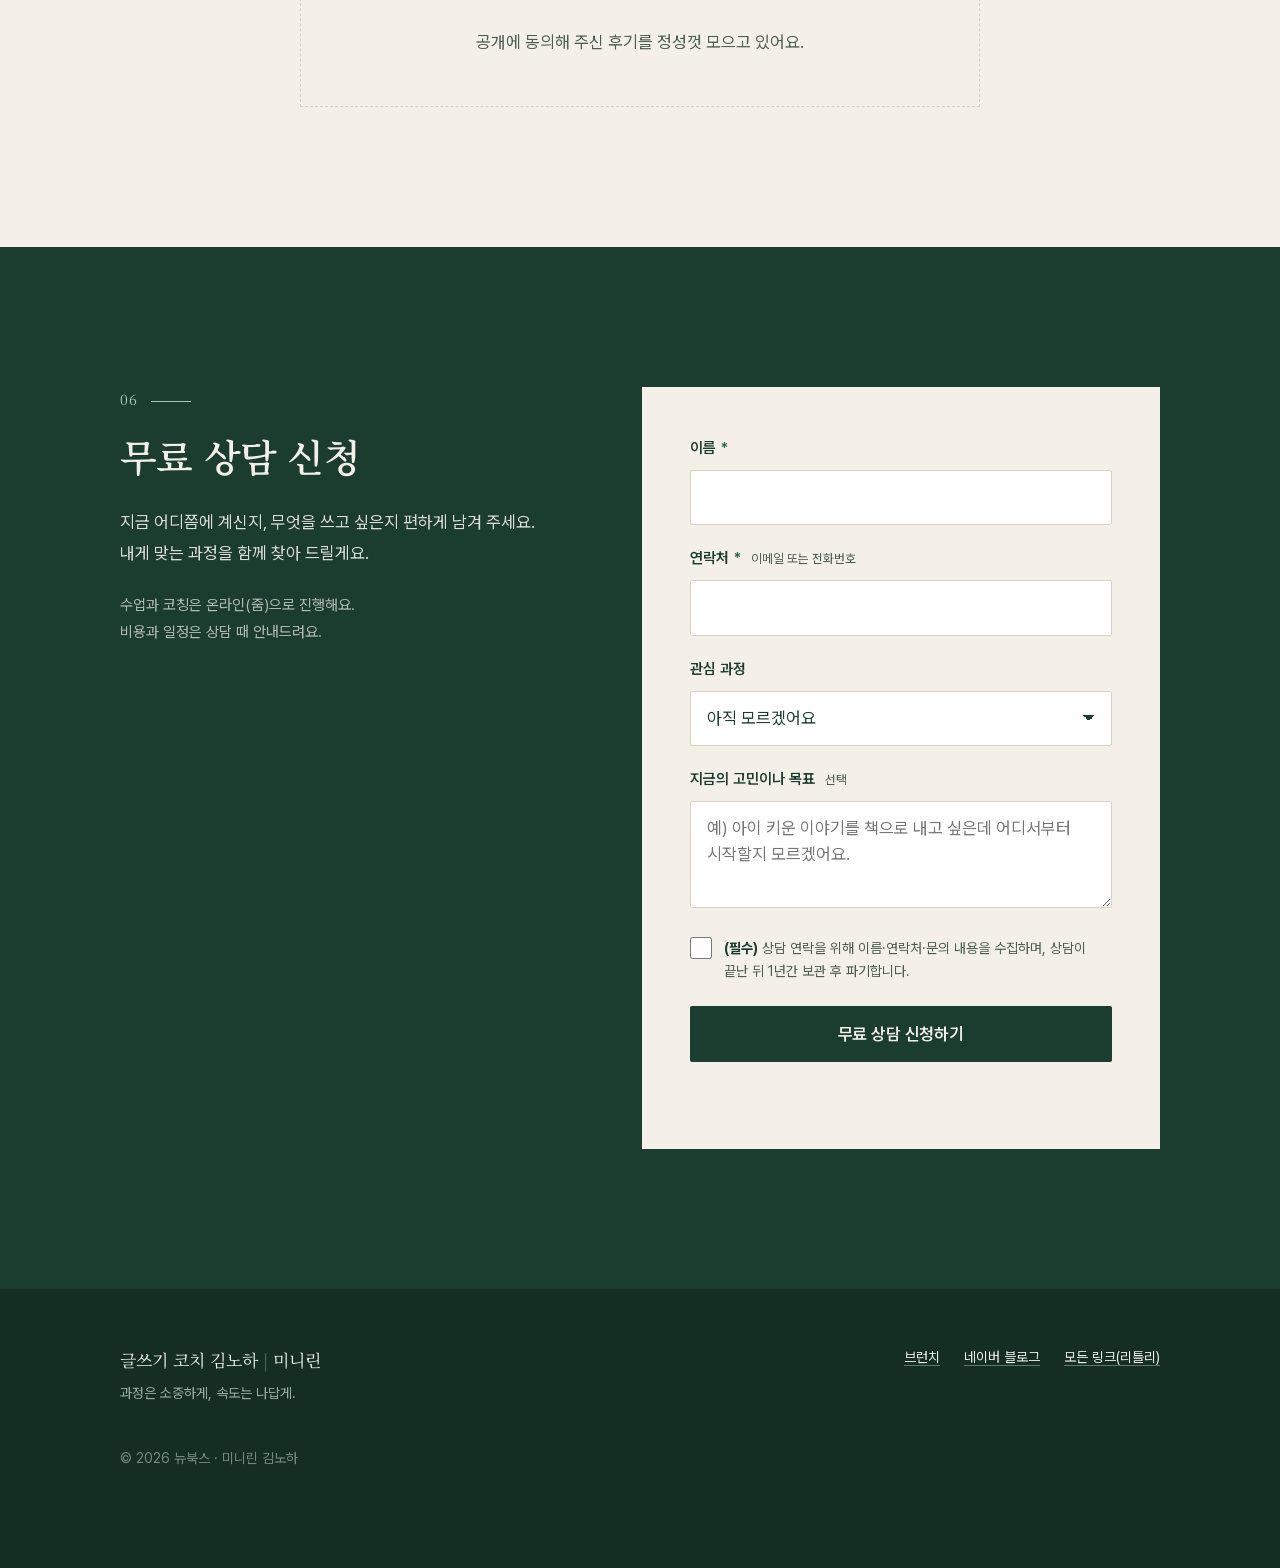
==== commit 3b4b6ecf: "홈페이지 책 목록에 공저 《경험이 질문하고, AI가 답하다》 추가 Co-Authored-By: Claude Opus 5.5 <noreply@anthropic.com>" ====
--- a/index.html
+++ b/index.html
@@ -221,6 +221,7 @@
         <div class="records__col">
           <h3 class="records__h">저서·기획·편집</h3>
           <ul>
+            <li><a href="https://product.kyobobook.co.kr/detail/S000221943930" target="_blank" rel="noopener">《경험이 질문하고, AI가 답하다》</a> 9인 공저 · 퍼플 2026</li>
             <li><a href="https://curious-500.com/v2/digital-content/29" target="_blank" rel="noopener">《초보 전자책 작가를 위한 글쓰기 셀프 코칭》</a> 저자 · 전자책</li>
             <li><a href="https://curious-500.com/v2/digital-content/151" target="_blank" rel="noopener">《브랜딩 에세이 이렇게 써 보세요》</a> 공저 기획·편집·교정교열 · 2024</li>
             <li><a href="https://product.kyobobook.co.kr/detail/S000212196089" target="_blank" rel="noopener">《전문면접관》</a> 교정교열 · 리커리어북스 2024</li>
